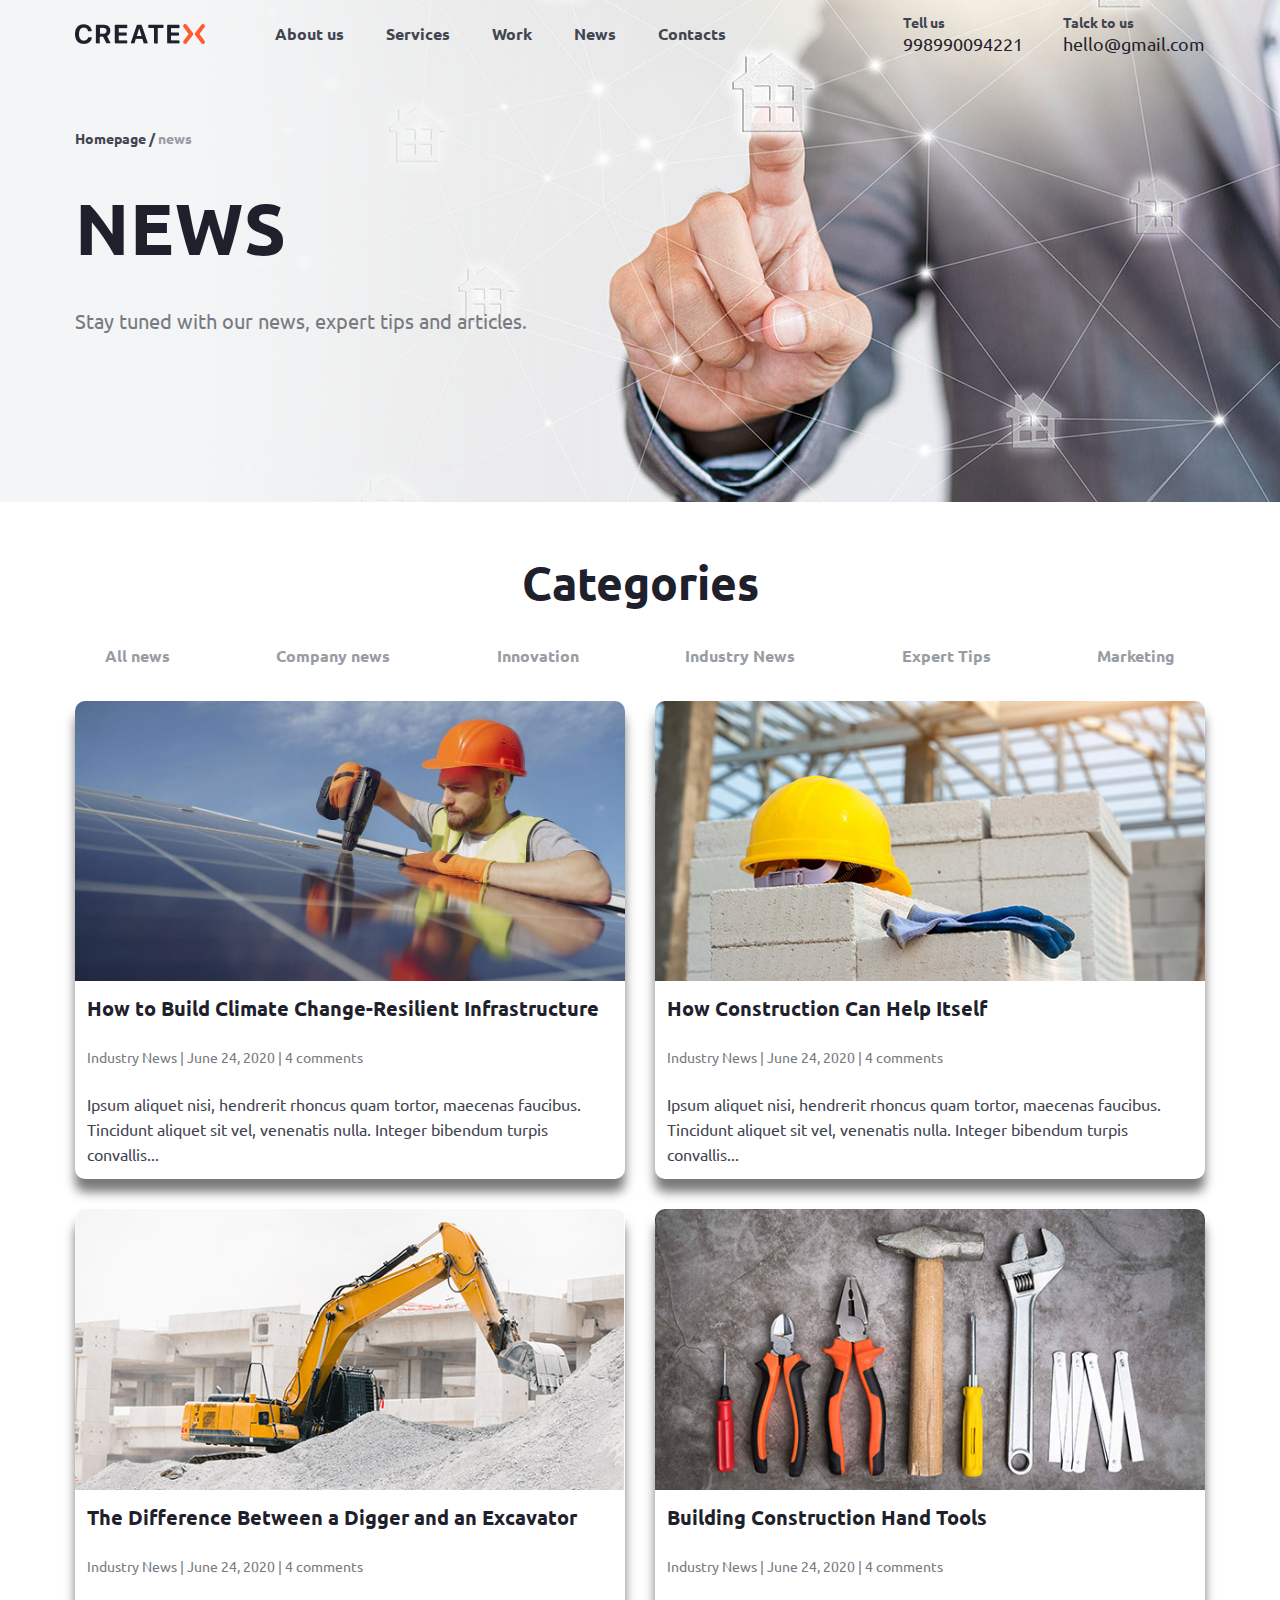
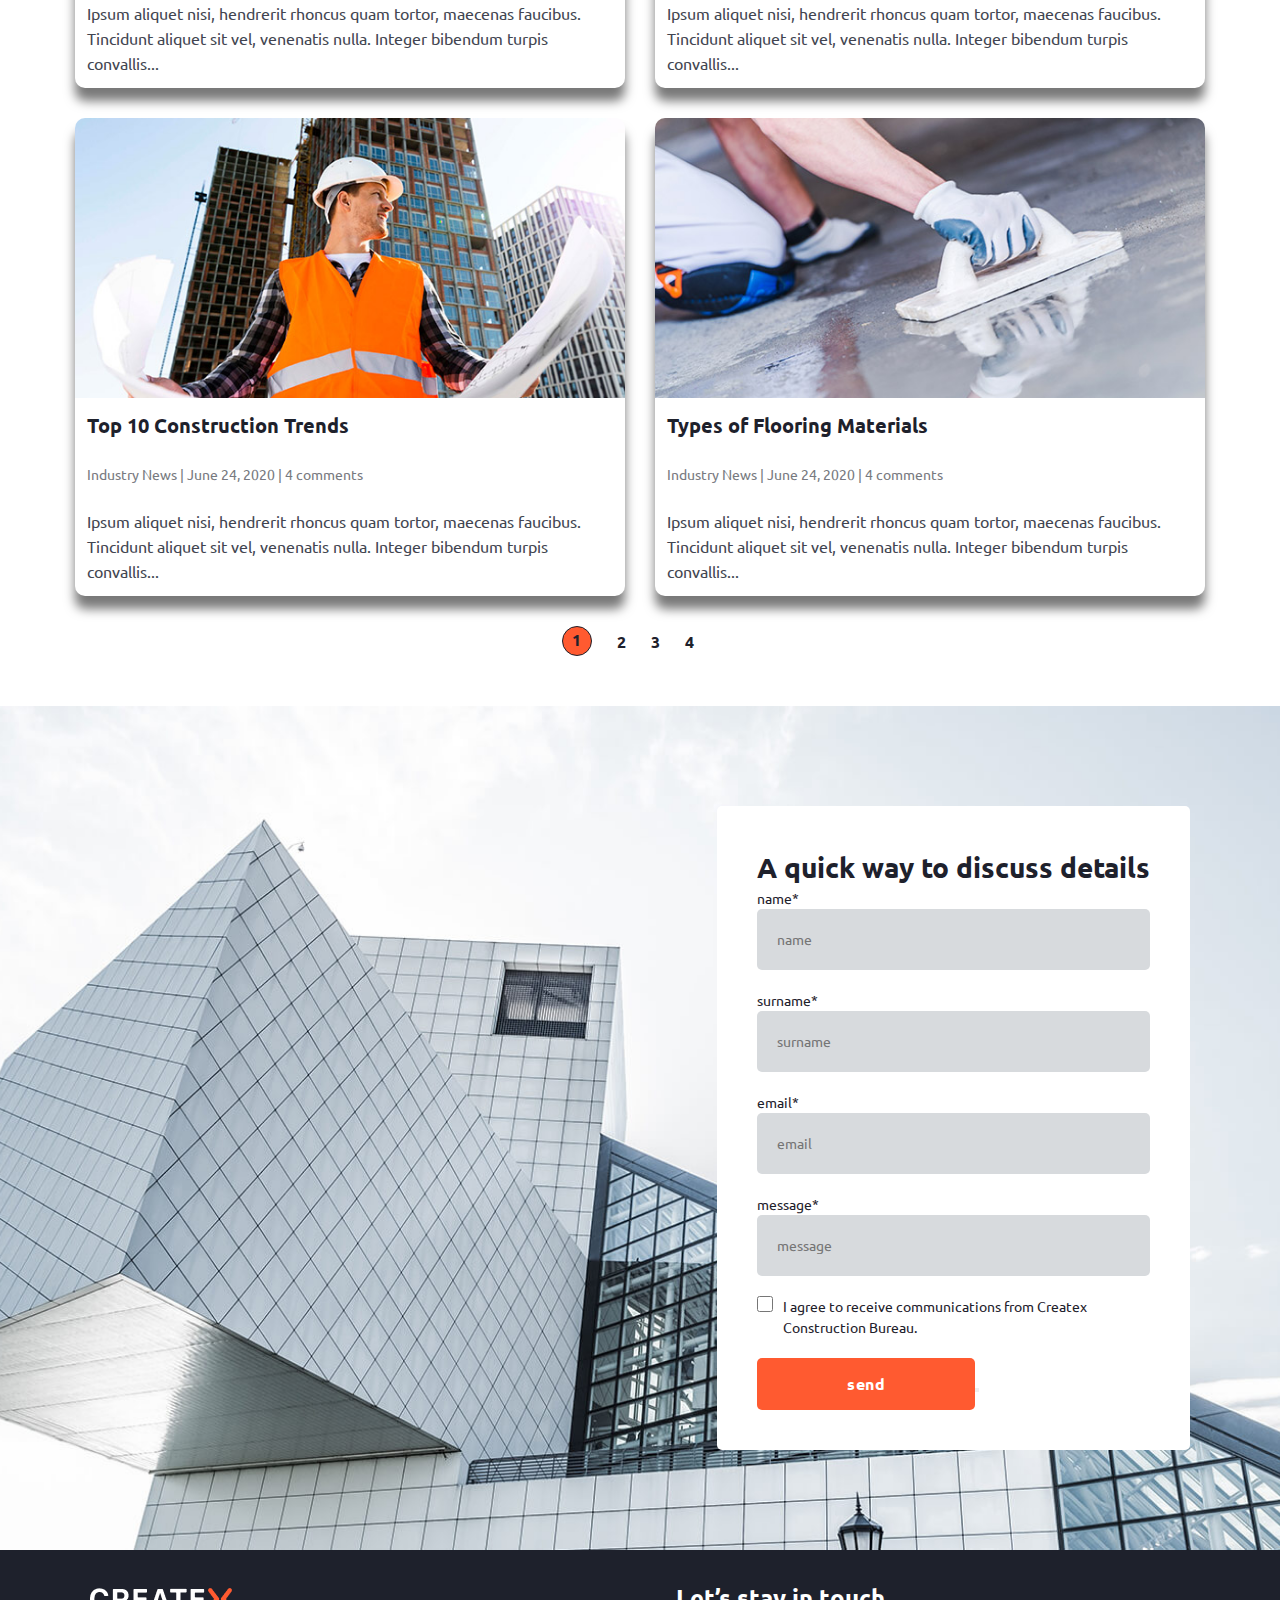
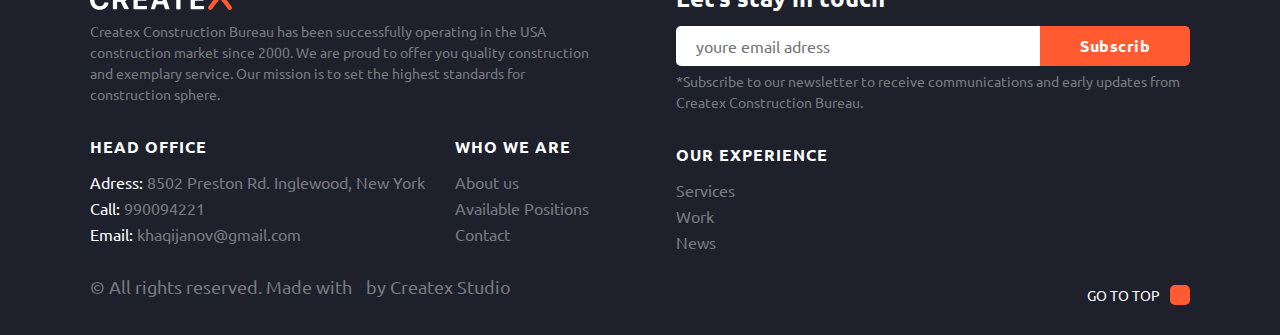
==== pages/news/news.html @ d3cdf728 "news qismi yakunlandi" ====
<!DOCTYPE html>
<html lang="en">
  <head>
    <meta charset="UTF-8" />
    <meta name="viewport" content="width=device-width, initial-scale=1.0" />
    <title>create-x | news</title>
    <link
      rel="stylesheet"
      href="https://cdnjs.cloudflare.com/ajax/libs/font-awesome/6.5.1/css/all.min.css"
      integrity="sha512-DTOQO9RWCH3ppGqcWaEA1BIZOC6xxalwEsw9c2QQeAIftl+Vegovlnee1c9QX4TctnWMn13TZye+giMm8e2LwA=="
      crossorigin="anonymous"
      referrerpolicy="no-referrer"
    />

    <link rel="stylesheet" href="./news.css" />
  </head>
  <body>
    <header class="news-header">
      <!-- <img src="./news-img/news-header.png" alt=""> -->
      <nav class="news-nav nav-container">
        <div class="news-nav__menue">
          <img
            src="../../images/logo-black.png"
            alt="logo"
            class="news-nav__logo"
          />
          <ul class="news-nav__menue__items">
            <li class="news-nav__menue__items__item">
              <a href="" class="news-nav__menue__items__item__link">About us</a>
            </li>
            <li class="news-nav__menue__items__item">
              <a href="" class="news-nav__menue__items__item__link">Services</a>
            </li>
            <li class="news-nav__menue__items__item">
              <a href="" class="news-nav__menue__items__item__link">Work</a>
            </li>
            <li class="news-nav__menue__items__item">
              <a href="" class="news-nav__menue__items__item__link">News</a>
            </li>
            <li class="news-nav__menue__items__item">
              <a href="" class="news-nav__menue__items__item__link">Contacts</a>
            </li>
          </ul>
        </div>
        <div class="news-nav__icon">
          <div class="news-nav__icon__phone">
            <i class="fa-solid fa-phone"></i>
            <p>
              Tell us <br />
              <span>998990094221</span>
            </p>
          </div>

          <div class="news-nav__icon__message">
            <i class="fa-solid fa-envelope"></i>
            <p>
              Talck to us <br />
              <span>hello@gmail.com</span>
            </p>
          </div>
        </div>
      </nav>
      <div class="section-hero nav-container">
        <h5 class="section-hero__page">Homepage / <span>news</span></h5>
        <h1 class="section-hero__title">NEWS</h1>
        <p class="section-hero__subtitle">
          Stay tuned with our news, expert tips and articles.
        </p>
      </div>
    </header>
    <main class="news-main nav-container">
      <h1 class="news-title">Categories</h1>
      <ul class="news-filter">
        <li class="news-filter__item">
          <a href="#">All news</a>
        </li>
        <li class="news-filter__item">
          <a href="#">Company news</a>
        </li>
        <li class="news-filter__item">
          <a href="#">Innovation</a>
        </li>
        <li class="news-filter__item">
          <a href="#"> Industry News</a>
        </li>
        <li class="news-filter__item">
          <a href="#">Expert Tips</a>
        </li>
        <li class="news-filter__item">
          <a href="#">Marketing</a>
        </li>
      </ul>
      <div class="news-cards">
        <div class="news-cards__item">
          <img src="./news-img/news-card-img.png" alt="card-png" />
          <h5 class="news-cards__item__title">
            How to Build Climate Change-Resilient Infrastructure
          </h5>
          <span class="news-cards__item__subtitle">
            Industry News | June 24, 2020 |
            <i class="fa-regular fa-comment"></i> 4 comments
          </span>
          <p class="news-cards__item__description">
            Ipsum aliquet nisi, hendrerit rhoncus quam tortor, maecenas
            faucibus. Tincidunt aliquet sit vel, venenatis nulla. Integer
            bibendum turpis convallis...
          </p>
        </div>

        <div class="news-cards__item">
          <img src="./news-img/news-card-img(0).png" alt="card-png" />
          <h5 class="news-cards__item__title">
            How Construction Can Help Itself
          </h5>
          <span class="news-cards__item__subtitle">
            Industry News | June 24, 2020 |
            <i class="fa-regular fa-comment"></i> 4 comments
          </span>
          <p class="news-cards__item__description">
            Ipsum aliquet nisi, hendrerit rhoncus quam tortor, maecenas
            faucibus. Tincidunt aliquet sit vel, venenatis nulla. Integer
            bibendum turpis convallis...
          </p>
        </div>

        <div class="news-cards__item">
          <img src="./news-img/news-card-img(1).png" alt="card-png" />
          <h5 class="news-cards__item__title">
            The Difference Between a Digger and an Excavator
          </h5>
          <span class="news-cards__item__subtitle">
            Industry News | June 24, 2020 |
            <i class="fa-regular fa-comment"></i> 4 comments
          </span>
          <p class="news-cards__item__description">
            Ipsum aliquet nisi, hendrerit rhoncus quam tortor, maecenas
            faucibus. Tincidunt aliquet sit vel, venenatis nulla. Integer
            bibendum turpis convallis...
          </p>
        </div>

        <div class="news-cards__item">
          <img src="./news-img/news-card-img(2).png" alt="card-png" />
          <h5 class="news-cards__item__title">
            Building Construction Hand Tools
          </h5>
          <span class="news-cards__item__subtitle">
            Industry News | June 24, 2020 |
            <i class="fa-regular fa-comment"></i> 4 comments
          </span>
          <p class="news-cards__item__description">
            Ipsum aliquet nisi, hendrerit rhoncus quam tortor, maecenas
            faucibus. Tincidunt aliquet sit vel, venenatis nulla. Integer
            bibendum turpis convallis...
          </p>
        </div>

        <div class="news-cards__item">
          <img src="./news-img/news-card-img(3).png" alt="card-png" />
          <h5 class="news-cards__item__title">Top 10 Construction Trends</h5>
          <span class="news-cards__item__subtitle">
            Industry News | June 24, 2020 |
            <i class="fa-regular fa-comment"></i> 4 comments
          </span>
          <p class="news-cards__item__description">
            Ipsum aliquet nisi, hendrerit rhoncus quam tortor, maecenas
            faucibus. Tincidunt aliquet sit vel, venenatis nulla. Integer
            bibendum turpis convallis...
          </p>
        </div>

        <div class="news-cards__item">
          <img src="./news-img/news-card-img(4).png" alt="card-png" />
          <h5 class="news-cards__item__title">Types of Flooring Materials</h5>
          <span class="news-cards__item__subtitle">
            Industry News | June 24, 2020 |
            <i class="fa-regular fa-comment"></i> 4 comments
          </span>
          <p class="news-cards__item__description">
            Ipsum aliquet nisi, hendrerit rhoncus quam tortor, maecenas
            faucibus. Tincidunt aliquet sit vel, venenatis nulla. Integer
            bibendum turpis convallis...
          </p>
        </div>
      </div>
      <div class="news-section__counter">
        <p class="item-1">1</p>
        <p>2</p>
        <p>3</p>
        <p>4</p>
        <p class="item"><i class="fa-solid fa-arrow-right-long"></i></p>
      </div>
    </main>
    <div class="services__contact">
      <div class="services__contact__container container">
        <form action="#" class="services__contact__form">
          <h2>A quick way to discuss details</h2>
          <label for="#">name*</label>
          <input
            class="services__contact__form__input"
            type="text"
            placeholder="name"
          />
          <label for="#">surname*</label>
          <input
            class="services__contact__form__input"
            type="text"
            placeholder="surname"
          />
          <label for="#">email*</label>
          <input
            class="services__contact__form__input"
            type="text"
            placeholder="email"
          />
          <label for="#">message*</label>
          <input
            class="services__contact__form__input"
            type="text"
            placeholder="message"
          />
          <div class="checkbox__box">
            <input type="checkbox" class="checkbox" />
            <label for=""
              >I agree to receive communications from Createx <br> Construction
              Bureau.</label
            >
          </div>
          <button class="services__contact__form__btn btn">send<button>
        </form>
      </div>
    </div>

    <!-- footer -->
    <footer class="footer">
      <!-- <div class="footer_img">
        <img src="./pages/services/services-img/footer-bg.png" alt="" />
      </div> -->
      <div class="container footer_description">
        <div class="footer_description__info">
          <div class="footer_description__info__title">
            <div class="footer_description__info__title__1">
              <img src="../../images/logo (1).png" alt="logo-company" />
              <div class="footer_description__info__title__social">
                <a href="#"><i class="fa-brands fa-facebook-f"></i></a>
                <a href="#"><i class="fa-brands fa-twitter"></i></a>
                <a href="#"><i class="fa-brands fa-whatsapp"></i></a>
                <a href="#"><i class="fa-brands fa-youtube"></i></a>
                <a href="#"><i class="fa-brands fa-facebook-messenger"></i></a>
              </div>
            </div>
            <p>
              Createx Construction Bureau has been successfully operating in the
              USA construction market since 2000. We are proud to offer you
              quality construction and exemplary service. Our mission is to set
              the highest standards for construction sphere.
            </p>
          </div>

          <div class="footer_description__info__adress">
            <div class="footer_description__info__adress__1">
              <h1 class="footer_description__info__adress__title">
                HEAD OFFICE
              </h1>
              <p class="footer_description__info__adress__location">
                Adress: <span>8502 Preston Rd. Inglewood, New York</span>
              </p>
              <p class="footer_description__info__adress__location">
                Call: <span>990094221</span>
              </p>
              <p class="footer_description__info__adress__location">
                Email: <span>khaqijanov@gmail.com</span>
              </p>
            </div>
            <div class="footer_description__info__adress__2">
              <h1 class="footer_description__info__adress__title">
                WHO WE ARE
              </h1>
              <ul class="footer_description__info__adress__2__item">
                <li>
                  <a href="#">About us</a>
                </li>
                <li>
                  <a href="#">Available Positions</a>
                </li>
                <li>
                  <a href="#">Contact</a>
                </li>
              </ul>
            </div>
          </div>
          <p class="footer_description__info__copy">
            &copy; All rights reserved. Made with
            <i class="fa-regular fa-heart"></i> by Createx Studio
          </p>
        </div>
        <div class="footer_description__contact">
          <div class="footer_description__contact__1">
            <h1 class="footer_description__contact__1__title">
              Let’s stay in touch
            </h1>
            <div class="footer_description__contact__1__input">
              <input type="text" placeholder="youre email adress" />
              <button class="btn input-btn">Subscrib</button>
            </div>
            <p>
              *Subscribe to our newsletter to receive communications and early
              updates from Createx Construction Bureau.
            </p>
          </div>
          <div class="footer_description__contact__2">
            <h1 class="footer_description__contact__2__title">
              OUR EXPERIENCE
            </h1>
            <ul class="footer_description__contact__2__items">
              <li>
                <a href="#">Services</a>
              </li>
              <li>
                <a href="#">Work</a>
              </li>
              <li>
                <a href="#">News</a>
              </li>
            </ul>
          </div>
          <div class="footer_description__contact__3">
            <p>GO TO TOP</p>
            <button class="btn scroll-btn">
              <i class="fa-solid fa-chevron-up"></i>
            </button>
          </div>
        </div>
      </div>
    </footer>
  </body>
</html>
---- pages/news/news.css ----
@import "../../css/global.css";

header {
  background-image: url(./news-img/image-cover.png);
  background-repeat: no-repeat;
  background-position: right;
  background-color: #f4f5f6;
  padding-bottom: 17rem;
  /* background-image: url(./news-img/background.png);
  background-position: center;
  background-repeat: no-repeat;
  background-size: cover; */
}
.news-header__img {
  position: relative;
}
.nav-container {
  width: 100%;
  max-width: 1230px;
  margin: 0 auto;
  padding-left: 5rem;
  padding-right: 5rem;
}
nav {
  display: flex;
  align-items: center;
  justify-content: space-between;
}
.news-nav__menue {
  display: flex;
  align-items: center;
  gap: 5rem;
}
.news-nav__menue__items__item {
  display: inline-block;
}
.news-nav__menue__items__item a {
  font-size: 1.6rem;
  font-weight: 700;
  padding: 2.5rem 2rem;
  color: var(--label-color);
  transition: 0.3s;
  &:hover {
    color: var(--primary-color);
  }
}
.news-nav__icon {
  display: flex;
  gap: 3rem;
  align-items: center;
}
.news-nav__icon i {
  font-size: 2.3rem;
  color: var(--primary-color);
}
.news-nav__icon__phone,
.news-nav__icon__message {
  display: flex;
  align-items: center;
  gap: 1rem;
  font-size: 1.4rem;
  color: var(--label-color);
  font-weight: 700;
  line-height: 2.1rem;
}
.news-nav__icon__phone span,
.news-nav__icon__message span {
  font-size: 1.8rem;
  font-weight: 400;
  color: var(--text-black-color);
}
.section-hero {
  margin-top: 6.2rem;
  display: flex;
  flex-direction: column;
  gap: 4rem;
}
.section-hero__page {
  font-size: 1.4rem;
  color: var(--label-color);
}
.section-hero__page span {
  color: var(--page-color);
}
.section-hero__title {
  color: var(--text-black-color);
  font-size: 7.2rem;
  letter-spacing: 1px;
}
.section-hero__subtitle {
  color: var(--text-light-color);
  font-size: 2rem;
  font-weight: 400;
}

/* categories */
.news-main {
  margin-top: 5rem;
  display: flex;
  flex-direction: column;
  gap: 3rem;
  margin-bottom: 5rem;
}
.news-title {
  text-align: center;
  color: var(--text-black-color);
  line-height: 6rem;
  font-size: 4.6rem;
  font-weight: 700;
}
.news-filter {
  display: flex;
  justify-content: space-between;
}
.news-filter__item a {
  color: var(--page-color);
  padding: 0.5rem 3rem;
  font-size: 1.6rem;
  text-align: center;
  font-weight: 700;
  transition: color 0.8s;
  &:hover {
    color: var(--primary-color);
    border: 1px solid var(--primary-color);
    border-radius: 5px;
  }
}
.news-cards {
  display: flex;
  flex-wrap: wrap;
  gap: 3rem;
  align-items: center;
}
.news-cards .news-cards__item {
  width: 550px;
}
.news-cards .news-cards__item img {
  width: 100%;
  border-radius: 1rem 1rem 0 0;
}
.news-cards__item {
  display: flex;
  flex-direction: column;
  border-radius: 1rem;
  box-shadow: 0px 13px 11px 0px rgba(0, 0, 0, 0.53);
  -webkit-box-shadow: 0px 13px 11px 0px rgba(0, 0, 0, 0.53);
  -moz-box-shadow: 0px 13px 11px 0px rgba(0, 0, 0, 0.53);
}
.news-cards__item__title {
  color: var(--text-black-color);
  user-select: none;
  font-weight: 700;
  font-size: 2rem;
  line-height: 3rem;
  transition: 0.3s;
  &:hover {
    color: var(--primary-color);
  }
}
.news-cards__item__subtitle {
  color: var(--text-light-color);
  font-size: 1.4rem;
  line-height: 2.1rem;
  font-weight: 400;
}
.news-cards__item__description {
  color: var(--label-color);
  font-size: 1.6rem;
  line-height: 2.5rem;
  font-weight: 400;
}
.news-cards__item h5,
.news-cards__item span,
.news-cards__item p {
  padding: 1.2rem;
}
.news-section__counter {
  display: flex;
  align-items: center;
  justify-content: center;
  gap: 2.5rem;
  font-weight: 700;
  font-size: 1.6rem;
  line-height: 2.5rem;
  color: var(--text-black-color);
}
.news-section__counter p {
  text-align: center;
  user-select: none;
  transition: 0.3s;
  &:hover {
    color: var(--primary-color);
    cursor: pointer;
  }
}
.news-section__counter .item-1 {
  border: 1px solid var(--text-black-color);
  background-color: var(--primary-color);
  width: 30px;
  height: 30px;
  border-radius: 50%;
}
.news-section__counter .item {
  border: none;
}
.services__contact {
  background-image: url(../services/services-img/footer-bg.png);
  background-position: center;
  background-repeat: no-repeat;
  background-size: cover;
  width: 100%;
}
.services__contact__container {
  display: flex;
  justify-content: end;
  padding: 10rem 5rem;
}
.services__contact__form {
  background-color: #fff;
  padding: 4rem;
  border-radius: 0.5rem;
}
.services__contact__form h2 {
  font-size: 2.8rem;
  line-height: 4.2rem;
  font-weight: 700;
  align-items: center;
  color: var(--text-black-color);
}

.services__contact__form label {
  display: block;
  font-size: 1.4rem;
  line-height: 2.1rem;
  color: var(--text-black-color);
}
.services__contact__form__input {
  width: 100%;
  padding: 2rem;
  margin-bottom: 2rem;
  border: none;
  border-radius: 0.5rem;
  background-color: var(--input-color);
  outline: none;
  font-size: 1.4rem;
  line-height: 2.1rem;
  color: var(--text-light-color);
}
.checkbox__box {
  display: flex;
  gap: 1rem;
  margin-bottom: 2rem;
}
.checkbox {
  width: 1.6rem;
  height: 1.6rem;
}
input[type="checkbox"] {
  accent-color: var(--primary-color);
}
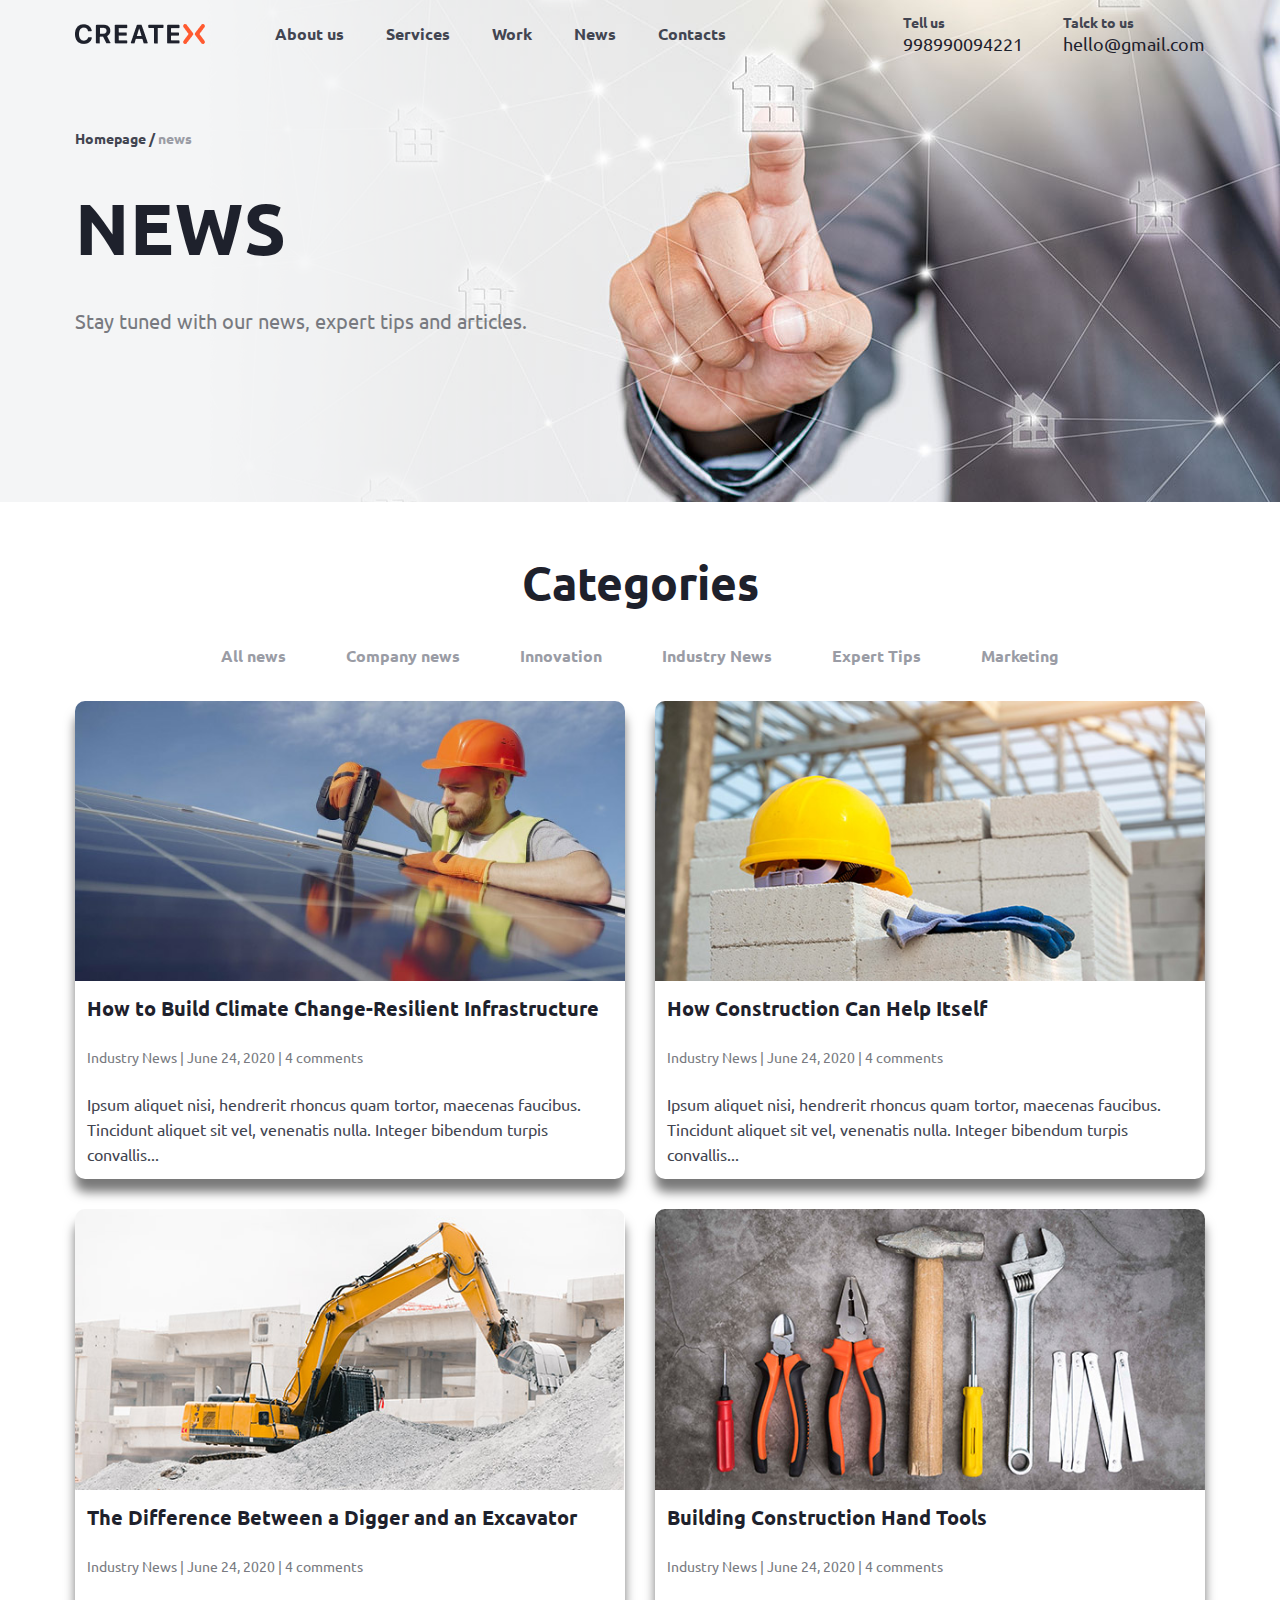
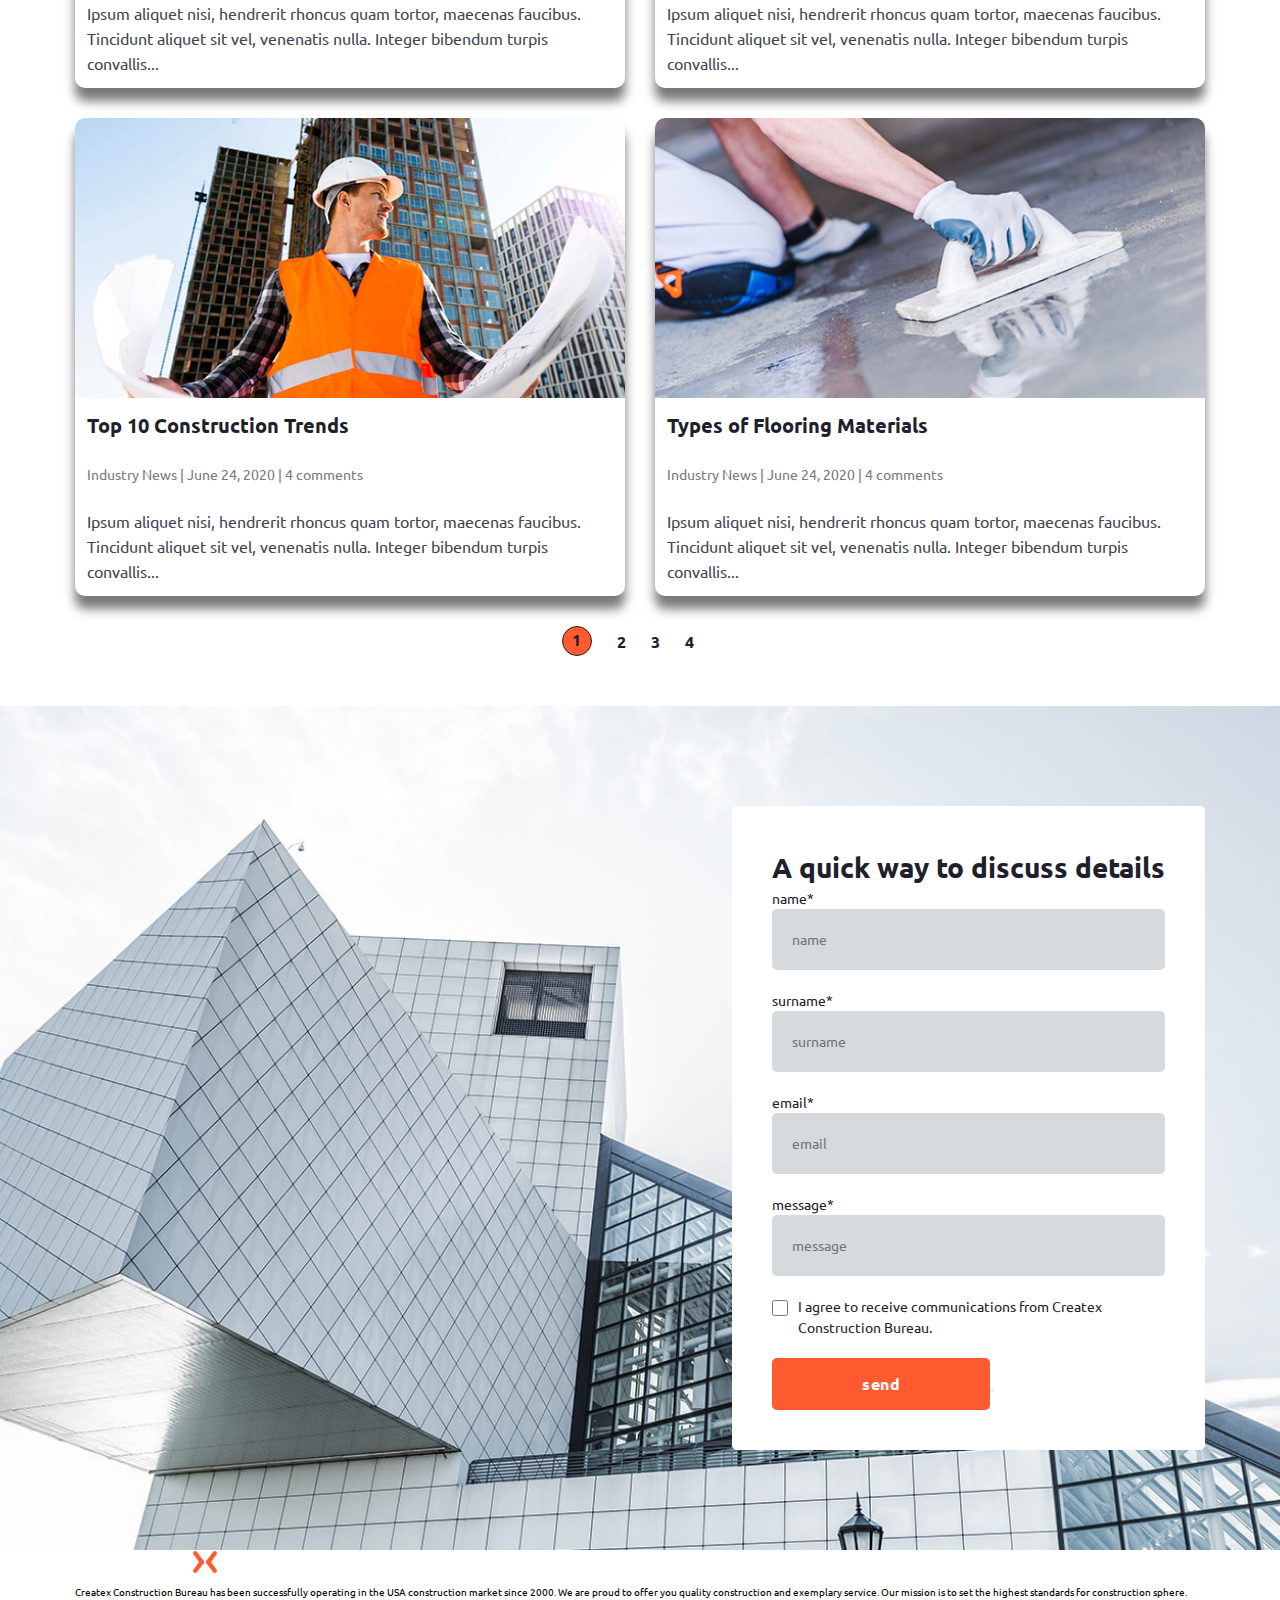
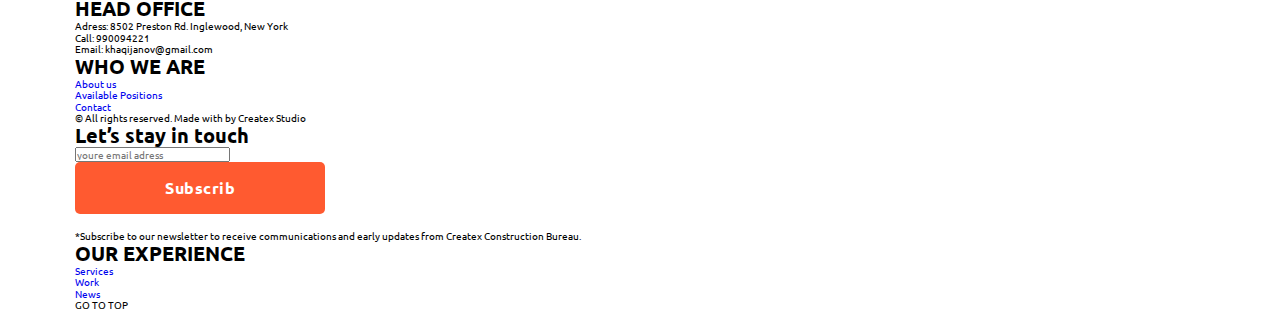
==== commit 87debc37: "contact page done" ====
--- a/pages/news/news.html
+++ b/pages/news/news.html
@@ -29,16 +29,16 @@
               <a href="" class="news-nav__menue__items__item__link">About us</a>
             </li>
             <li class="news-nav__menue__items__item">
-              <a href="" class="news-nav__menue__items__item__link">Services</a>
+              <a href="../services/services.html" class="news-nav__menue__items__item__link">Services</a>
             </li>
             <li class="news-nav__menue__items__item">
               <a href="" class="news-nav__menue__items__item__link">Work</a>
             </li>
             <li class="news-nav__menue__items__item">
-              <a href="" class="news-nav__menue__items__item__link">News</a>
-            </li>
-            <li class="news-nav__menue__items__item">
-              <a href="" class="news-nav__menue__items__item__link">Contacts</a>
+              <a href="#" class="news-nav__menue__items__item__link">News</a>
+            </li>
+            <li class="news-nav__menue__items__item">
+              <a href="../contact/contact.html" class="news-nav__menue__items__item__link">Contacts</a>
             </li>
           </ul>
         </div>
@@ -61,7 +61,7 @@
         </div>
       </nav>
       <div class="section-hero nav-container">
-        <h5 class="section-hero__page">Homepage / <span>news</span></h5>
+        <a href="../../index.html"><h5 class="section-hero__page">Homepage / <span>news</span></h5></a>
         <h1 class="section-hero__title">NEWS</h1>
         <p class="section-hero__subtitle">
           Stay tuned with our news, expert tips and articles.
--- a/pages/news/news.css
+++ b/pages/news/news.css
@@ -74,6 +74,7 @@
   display: flex;
   flex-direction: column;
   gap: 4rem;
+  align-items: start;
 }
 .section-hero__page {
   font-size: 1.4rem;
